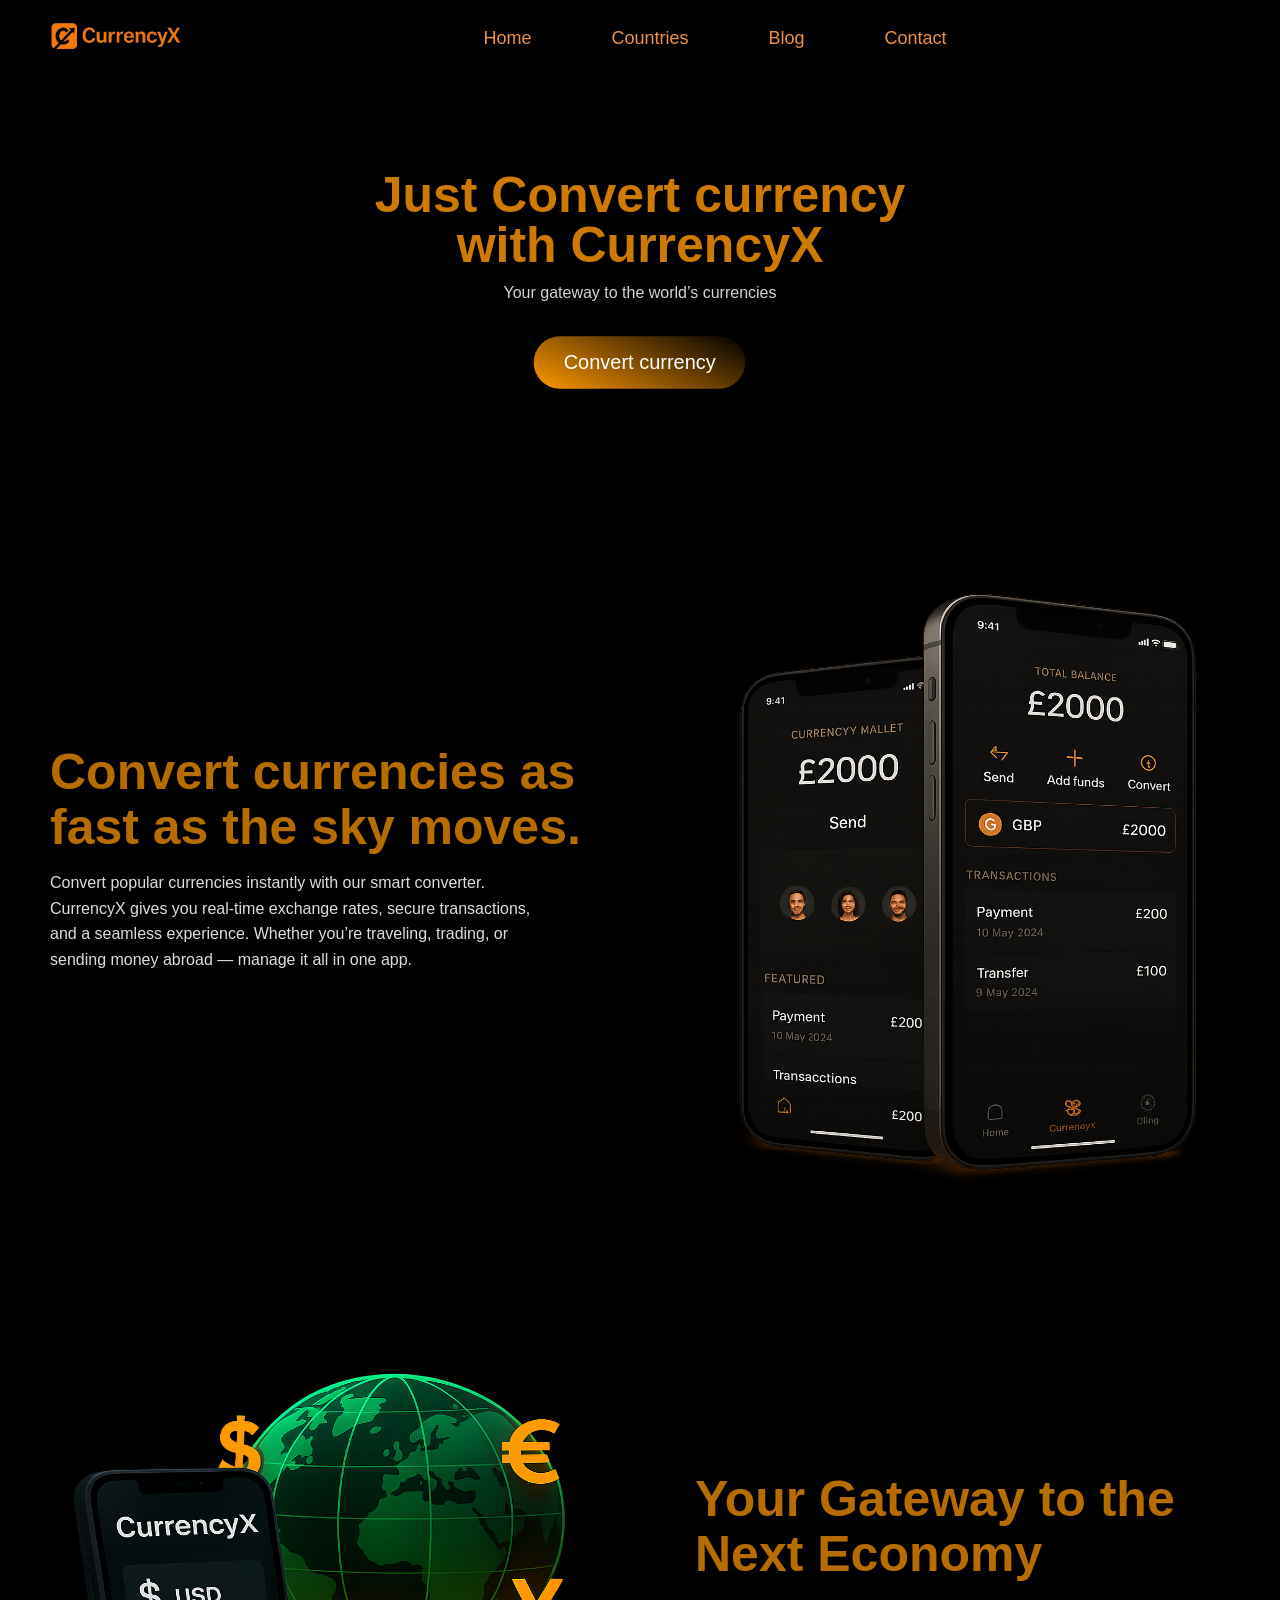
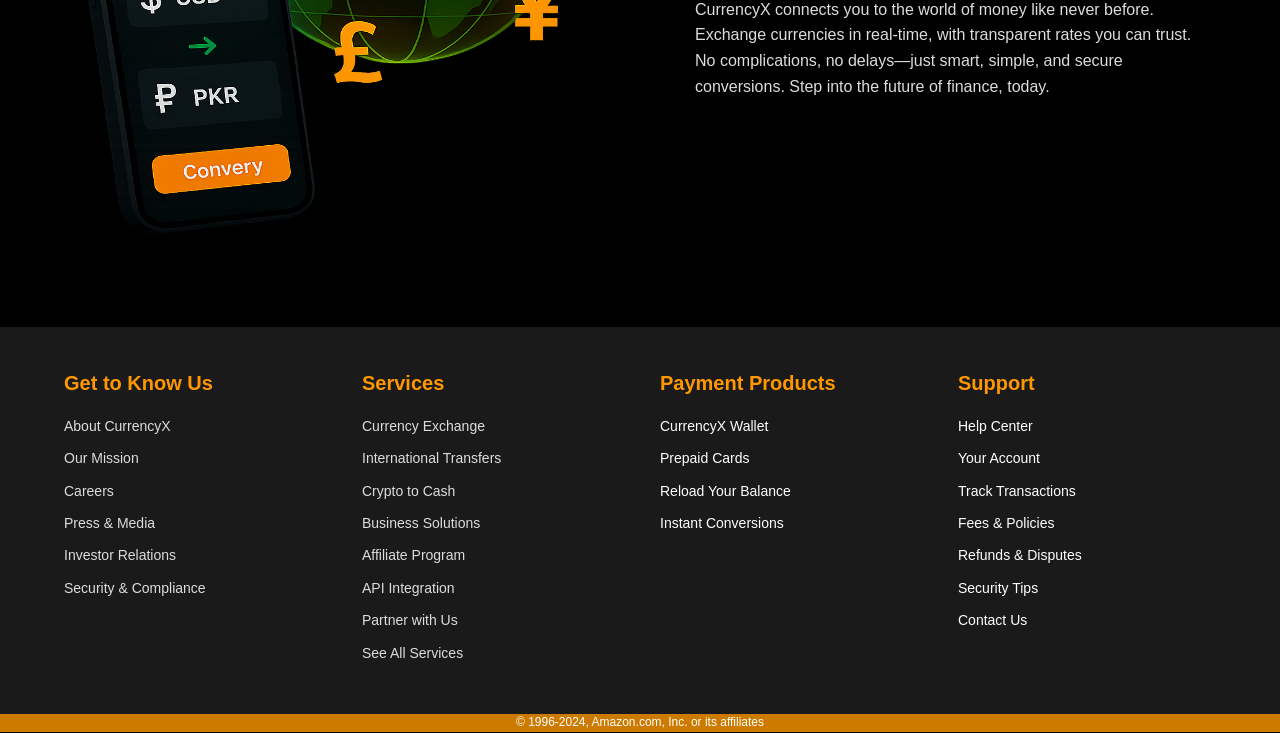
==== index.html @ f1b84702 "rename Index.html to index.html for GitHub Pages" ====
<!DOCTYPE html>
<html lang="en">
<head>
    <meta charset="UTF-8">
    <meta name="theme" type-color=" #ff9800" >
    <meta name="viewport" content="width=device-width, initial-scale=1.0">
    <title>Currency Converter</title>
    <link rel="stylesheet" href="https://cdnjs.cloudflare.com/ajax/libs/font-awesome/6.6.0/css/all.min.css" integrity="sha512-Kc323vGBEqzTmouAECnVceyQqyqdsSiqLQISBL29aUW4U/M7pSPA/gEUZQqv1cwx4OnYxTxve5UMg5GT6L4JJg==" crossorigin="anonymous" referrerpolicy="no-referrer" />
    <link rel="stylesheet" href="/Components/converter.css">
</head>
<body>

   <nav class="navbar">
  <div class="nav-logo">
    <img class="log" src="/Components/currencyX.jpg" alt="currencyX">
  </div>

  <ul class="nav-links">
    <li><a href="/Index.html"class="nav-btn"  id="aboutBtn">Home</a></li>
    <li><a href="/Components/Country.html" class="nav-btn" id="countriesBtn">Countries</a></li>
    <li><a href="/Components/Blog.html" class="nav-btn" id="blogBtn">Blog</a></li>
    <li><a href="/Components/Contact.html"class="nav-btn"  id="contactBtn">Contact</a></li>
  </ul>
</nav>
    <section class="intro-section">
        <h1>Just Convert currency with CurrencyX</h1>
        <h4>Your gateway to the world’s currencies</h4>
        <a href="/Components/currency.html"><button> Convert currency</button></a>
    </section>
    <div class="box">
        <div class="cont">
<div class="section-left" data-aos="fade-right">
  <span class="name hover-text">Convert currencies as fast as the sky moves.</span>
  
  <div
    class="content hover-text"
    data-aos="fade-up"
    data-aos-duration="1000"
  >
   Convert popular currencies instantly with our smart converter. CurrencyX gives you real-time exchange rates, secure transactions, and a seamless experience. Whether you’re traveling, trading, or sending money abroad — manage it all in one app.
  </div>
</div>

        </div>
        <div class="mobile">
            <img data-aos="fade-right" src="/Components/image-1.png" alt="mobile">
        </div>
    </div>
    <br>
    <br>
    <br>
    <div class="box1">
        <div class="cont">
<div class="section-left" data-aos="fade-right">
  <span class="name hover-text">Your Gateway to the Next Economy</span>
  
  <div
    class="content hover-text"
    data-aos="fade-up"
    data-aos-duration="1000"
  >
   CurrencyX connects you to the world of money like never before.
Exchange currencies in real-time, with transparent rates you can trust.
No complications, no delays—just smart, simple, and secure conversions.
Step into the future of finance, today.
  </div>
</div>

        </div>
        <div class="mobile">
            <img data-aos="fade-right" src="/Components/image-2.png" alt="mobile">
        </div>
    </div>  
    <section class="countries-section" style="display: none;" >
        <p>Total Countries Supported: <strong id="totalCountries"></strong></p>
        <ul id="countryList"></ul>
    </section>
        <div class="main-box">      
          
            
            <div class="changer">
                <div class="c1">
                    <span id="same">From</span>
                    <select class="languages-from" id="from"></select>
                </div>
             
                <div class="c3">
                    <select class="languages-to" id="to"></select>
                </div>
            </div>
            
            <div class="last-btn">
                <button class="btn">Change <i class="fa-solid fa-arrow-right-arrow-left"></i> Currency</button>
            </div>
        </div>
           <div class="f2">
     <div class="f2a">
  <p>Get to Know Us</p>
  <ul>
    <li><a>About CurrencyX</a></li>
    <li><a>Our Mission</a></li>
    <li><a>Careers</a></li>
    <li><a>Press & Media</a></li>
    <li><a>Investor Relations</a></li>
    <li><a>Security & Compliance</a></li>
  </ul>
</div>

<div class="f2b">
  <p>Services</p>
  <ul>
    <li><a>Currency Exchange</a></li>
    <li><a>International Transfers</a></li>
    <li><a>Crypto to Cash</a></li>
    <li><a>Business Solutions</a></li>
    <li><a>Affiliate Program</a></li>
    <li><a>API Integration</a></li>
    <li><a>Partner with Us</a></li>
    <li><a>See All Services</a></li>
  </ul>
</div>

<div class="f2c">
  <p>Payment Products</p>
  <ul>
    <li>CurrencyX Wallet</li>
    <li>Prepaid Cards</li>
    <li>Reload Your Balance</li>
    <li>Instant Conversions</li>
  </ul>
</div>

<div class="f2d">
  <p>Support</p>
  <ul>
    <li>Help Center</li>
    <li>Your Account</li>
    <li>Track Transactions</li>
    <li>Fees & Policies</li>
    <li>Refunds & Disputes</li>
    <li>Security Tips</li>
    <li>Contact Us</li>
  </ul>
</div>      
    </div>

  <span id="lest">  
    © 1996-2024, Amazon.com, Inc. or its affiliates
  </span>
   
   
    <script src="/Components/converter.js"></script>
</body>
</html>
---- Components/converter.css ----
* {
    margin: 0;
    padding: 0;
    box-sizing: border-box;
  font-family: "Poppins", sans-serif;
}

body {
    background-color: #000; 
    color: #fff;
    line-height: 1.6;
}

.start {
    height: 457px;
    width: 100%;
  display: flex;
  align-items: center;   
  justify-content: space-between; 
  gap: 20px;
 background-color: rgb(0, 0, 0);
}
.navbar {
  position: fixed;
  top: 0;
  left: 0;
  width: 100%;
  display: flex;
  align-items: center;
  justify-content: space-between;
  padding: 12px 40px;
  background: none;   
  z-index: 1000;
}

.nav-logo img {
  height: 45px;
  width: auto;
  cursor: pointer;
}

.nav-links {
  list-style: none;
  display: flex;
  justify-content: center;
  flex: 1;
  margin: 0;
  padding: 0;
}

.nav-links li {
  margin: 0 20px;
}

.nav-links a {
  text-decoration: none;
  font-size: 18px;
  font-weight: 520;
  color: #ed9248;        
  transition: color 0.3s ease;
}


.nav-links a:hover {
  color:  #ffffff;  
}
.nav-btn{
     margin-top: 40px;
  padding: 10px 20px;
  border: none;
  border-radius:15px;
  cursor: pointer;
  transition: all 0.3s ease-in-out;
   transform: scale(1.5);
}
.nav-btn:hover{
background: linear-gradient(25deg, #ff9800, #000000);
}
/*-------------------------------------------------*/
.box{
    display: flex;
    align-items: center;
    justify-content: space-between;
    background-color: rgb(0, 0, 0);
    height: 650px;
    gap: 10px;
}
.box1{
    display: flex;
    flex-direction: row-reverse;
    align-items: center;
    justify-content: row-reverse;
    background-color: rgb(0, 0, 0);
    height: 650px;
    gap: 10px;
}
.cont{
    background-color: #000;
    height: 500px;
    width: 100%;
}
.section-left {
  font-family: Arial, sans-serif;
  padding: 20px;
  color: #ff9900b6;
}

.name {
  font-size: 50px;
  font-weight: bold;
  display: block;
  margin-bottom: 10px;
  margin-top: 100px;
  margin-left: 30px;
  line-height: 55px;
}

.hover-text {
  transition: color 0.3s ease;
}

.hover-text:hover {
  color: orange;  
}
.content {  
    color: #dddddd;
  margin-left: 30px;
  margin-top: 15px;
  font-size: 16px;
  line-height: 1.6;
  max-width: 500px;
}

.mobile{
    height: 500px;
    width: 100%;
    
}
.mobile img{
    margin-top: -150px;
 height: 800px;
    width: 100%;   
}
 
.intro-section,
.container,
.about-section,
.countries-section {
   
    justify-content: center;
    align-items: center;
    flex-direction: column;
    padding: 40px 20px;
}
 
.intro-section {
    background: #000000;
    text-align: center;
    height: 550px;
}

.intro-section h1 {
    width: 600px;
    font-size: 50px;
    color: #ff9900cc;
    line-height: 50px;
}

.intro-section h4 {
    margin-top: 10px;
    font-weight: normal;
    color:#d4d3d1;
}
.intro-section button{
     margin-top: 40px;
  background: linear-gradient(25deg, #ff9800, #000000);
  color: #fff;
  padding: 10px 20px;
  border: none;
  border-radius:20px;
  cursor: pointer;
  transition: all 0.3s ease-in-out;
   transform: scale(1.5);
}
.intro-section button:hover {
  background: linear-gradient(25deg, #000000, #ff9800);
  transform: scale(1.7);
     
} 
.container {
    padding: 20px;
}

.main-box {
    display: none;
} 

 
@media (max-width: 768px) {
    .navbar {
        flex-direction: column;
        text-align: center;
    }
    .nav-links {
        flex-direction: column;
        gap: 10px;
    }
}
 
.two-boxes {
  display: flex;
  justify-content: space-between;
  align-items: center;
  gap: 20px;
  width: 100%;
  height: 100vh;
  padding: 20px;
  box-sizing: border-box;
}
 
.left-box {
  flex: 1;  
  display: flex;
  justify-content: center;
  align-items: center;
  background: none;  
  border-radius: 12px;
  padding: 20px;
}
 
.cta-btn {
  background: #ff9800;
  color: #fff;
  border: none;
  padding: 12px 24px;
  font-size: 16px;
  border-radius: 8px;
  cursor: pointer;
  transition: 0.3s ease;
}
.cta-btn:hover {
  background: #e68900;
}
 
.right-box {
  flex: 3;  
  background:none;
  border-radius: 12px;
  display: flex;
  justify-content: center;
  align-items: center;
  overflow: hidden;
}

 
.dynamic-img {
  max-width: 100%;
  max-height: 100%;
  object-fit: cover;
}

/*88888888888888888888888888888888888888888888888888888*/


.f2 {
    min-height: 300px;
    width: 100%;
    background-color: #1a1a1a;  
    border-top: 0px solid #ff9800;  
    color: white;
    display: flex;
    flex-wrap: wrap;
    padding: 40px 5%;
    gap: 40px;
}


.f2 p {
    font-size: 20px;
    font-weight: 600;
    margin-bottom: 16px;
    color: #ff9800;  
}

.f2 ul {
    padding: 0;
}

.f2 li {
    font-size: 14px;
    margin-bottom: 10px;
    list-style: none;
}

.f2 li a {
    color: #dddddd;
    text-decoration: none;
    transition: color 0.3s ease;
}

.f2 li a:hover {
    color: #ff9800;  
}
 
.f2a, .f2b, .f2c, .f2d {
    flex: 1 1 200px;  
    min-width: 180px;
}

.end {
    height: 77px;
    width: 100%;
    background-color: #ff9800; 
    display: flex;
    justify-content: center;
    align-items: center;
    color: white;
    font-weight: 500;
    font-size: 16px;
}

.last {
    height: 34px;
    width: 100%;
    background-color: #e68a00;  
    display: flex;
    justify-content: center;
    align-items: center;
    color: white;
    font-size: 14px;
    letter-spacing: 0.5px;
}
.last-1{
    margin-top: 21px;
}
#lest {
    height: 18px;
    width: 100%;
    background-color: #cc7a00; 
    display: flex;
    justify-content: center;
    align-items: center;
    color: white;
    font-size: 12px;
}

@media (max-width: 992px) {
  .two-boxes {
    flex-direction: column;
    height: auto;
  }

  .left-box, .right-box {
    flex: 1 1 100%;
    width: 100%;
    padding: 10px;
  }

  .right-box {
    margin-top: 20px;
  }

  .dynamic-img {
    max-width: 90%;
    height: auto;
  }

  .nav-links {
    flex-wrap: wrap;
    justify-content: center;
    gap: 15px;
  }

  .intro-section h1 {
    width: 100%;
    font-size: 32px;
    line-height: 40px;
  }

  .intro-section {
    margin-top: 200px;
    height: auto;
    padding: 40px 20px;
  }

  .mobile img {
    width: 100%;
    height: auto;
    margin-top: 0;
  }

  .name {
    font-size: 32px;
    margin-left: 0;
    margin-top: 60px;
    text-align: center;
  }

  .content {
    margin: 20px auto;
    text-align: center;
    font-size: 14px;
    max-width: 90%;
  }

  .f2 {
    margin-top: 150px;
    flex-direction: column;
    gap: 20px;
    text-align: center;
  }

  .f2a, .f2b, .f2c, .f2d {
    min-width: 100%;
  }

  .end, .last, #lest {
    font-size: 12px;
    text-align: center;
    padding: 5px;
  }
}

@media (max-width: 480px) {
  .intro-section h1 {
    font-size: 26px;
    line-height: 34px;
  }

  .cta-btn {
    font-size: 14px;
    padding: 10px 18px;
  }

  .nav-links a {
    font-size: 16px;
  }
}
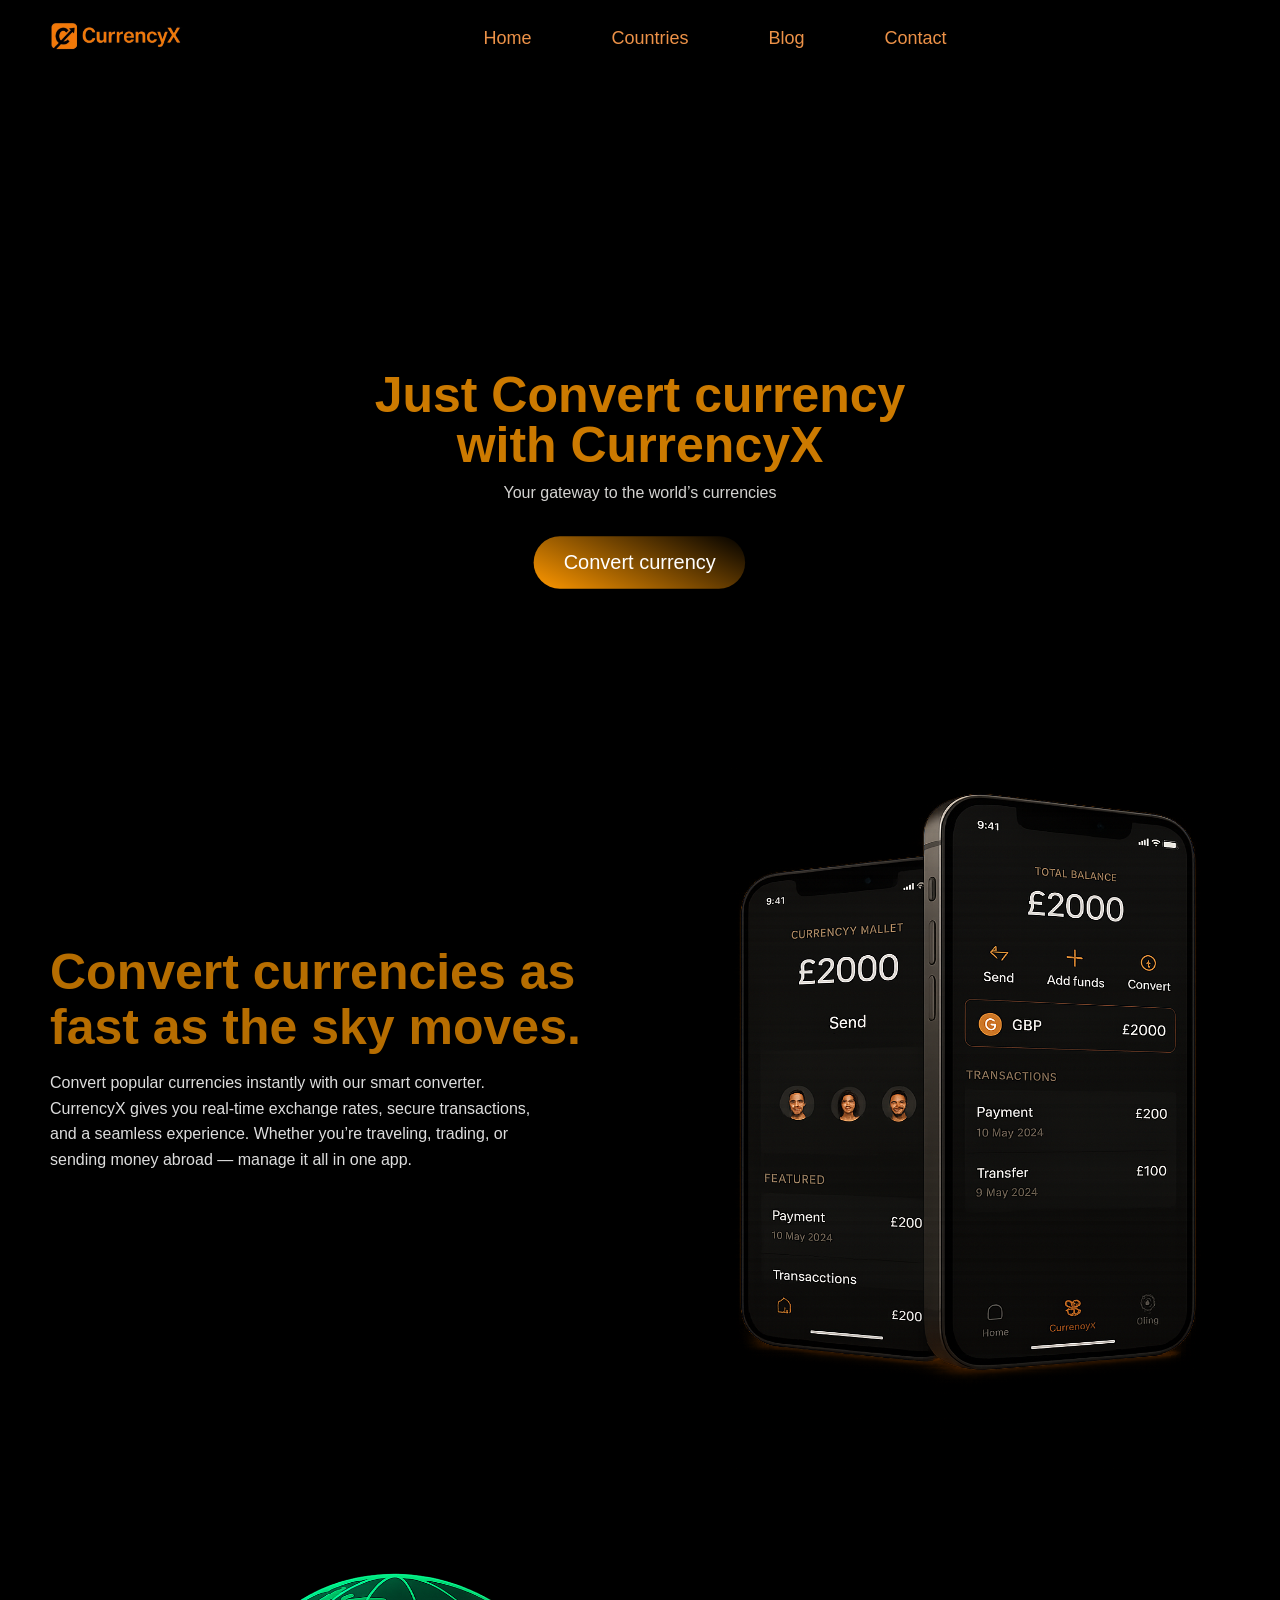
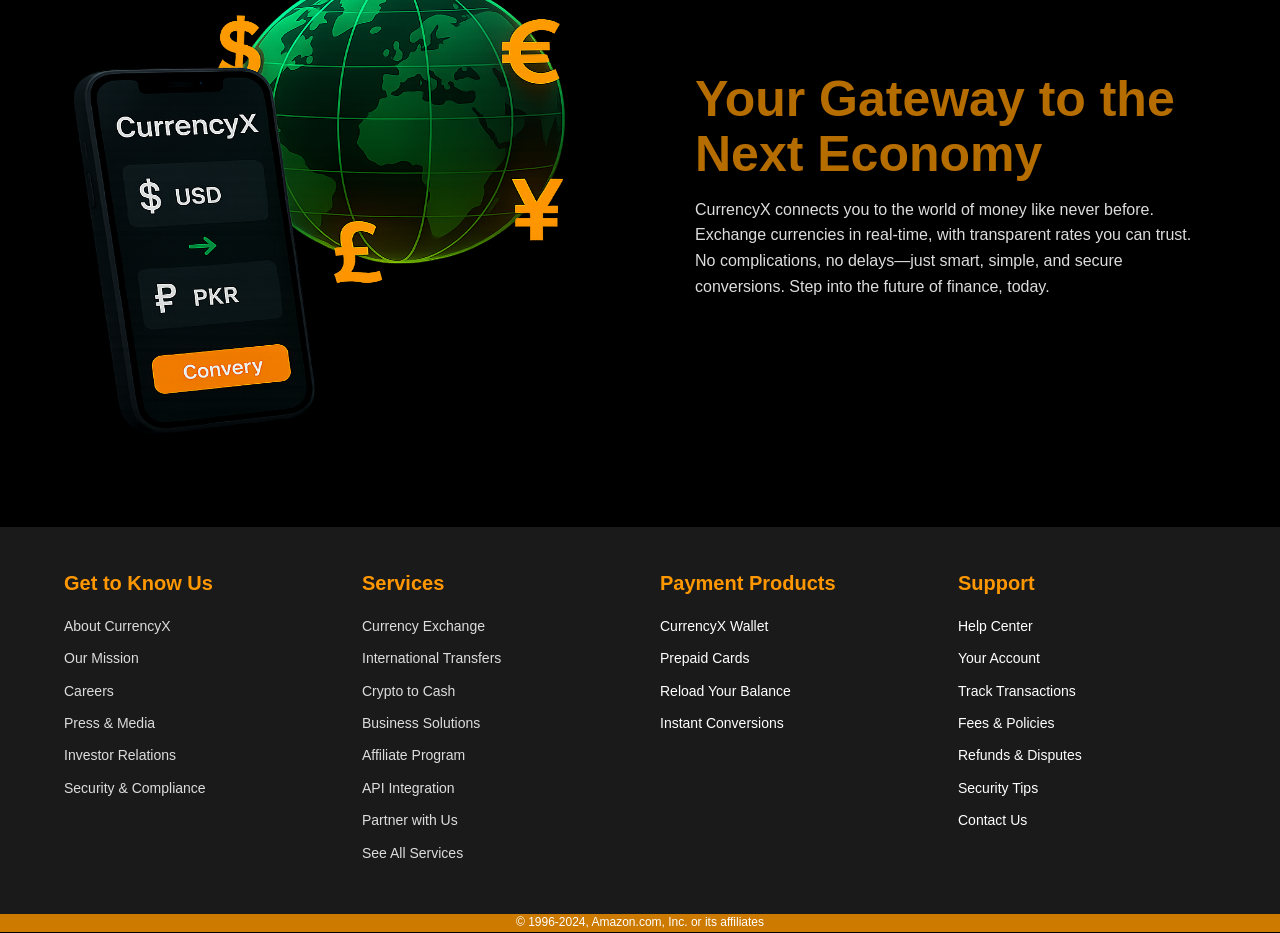
==== commit ffd57cc9: "Fixed CSS and JS paths for GitHub Pages" ====
--- a/index.html
+++ b/index.html
@@ -6,17 +6,26 @@
     <meta name="viewport" content="width=device-width, initial-scale=1.0">
     <title>Currency Converter</title>
     <link rel="stylesheet" href="https://cdnjs.cloudflare.com/ajax/libs/font-awesome/6.6.0/css/all.min.css" integrity="sha512-Kc323vGBEqzTmouAECnVceyQqyqdsSiqLQISBL29aUW4U/M7pSPA/gEUZQqv1cwx4OnYxTxve5UMg5GT6L4JJg==" crossorigin="anonymous" referrerpolicy="no-referrer" />
-    <link rel="stylesheet" href="/Components/converter.css">
+    <link rel="stylesheet" href="/converter.css">
 </head>
 <body>
+<style>
+  .hello{
+    height: 200px;
+    width: 200px;
+    background-color: black;
+  }
+</style>
+<div class="hello">
 
+</div>
    <nav class="navbar">
   <div class="nav-logo">
-    <img class="log" src="/Components/currencyX.jpg" alt="currencyX">
+    <img class="log" src="./Components/currencyX.jpg" alt="currencyX">
   </div>
 
   <ul class="nav-links">
-    <li><a href="/Index.html"class="nav-btn"  id="aboutBtn">Home</a></li>
+    <li><a href="/index.html"class="nav-btn"  id="aboutBtn">Home</a></li>
     <li><a href="/Components/Country.html" class="nav-btn" id="countriesBtn">Countries</a></li>
     <li><a href="/Components/Blog.html" class="nav-btn" id="blogBtn">Blog</a></li>
     <li><a href="/Components/Contact.html"class="nav-btn"  id="contactBtn">Contact</a></li>
--- a/converter.css
+++ b/converter.css
@@ -0,0 +1,439 @@
+
+* {
+    margin: 0;
+    padding: 0;
+    box-sizing: border-box;
+  font-family: "Poppins", sans-serif;
+}
+
+body {
+    background-color: #000; 
+    color: #fff;
+    line-height: 1.6;
+}
+
+.start {
+    height: 457px;
+    width: 100%;
+  display: flex;
+  align-items: center;   
+  justify-content: space-between; 
+  gap: 20px;
+ background-color: rgb(0, 0, 0);
+}
+.navbar {
+  position: fixed;
+  top: 0;
+  left: 0;
+  width: 100%;
+  display: flex;
+  align-items: center;
+  justify-content: space-between;
+  padding: 12px 40px;
+  background: none;   
+  z-index: 1000;
+}
+
+.nav-logo img {
+  height: 45px;
+  width: auto;
+  cursor: pointer;
+}
+
+.nav-links {
+  list-style: none;
+  display: flex;
+  justify-content: center;
+  flex: 1;
+  margin: 0;
+  padding: 0;
+}
+
+.nav-links li {
+  margin: 0 20px;
+}
+
+.nav-links a {
+  text-decoration: none;
+  font-size: 18px;
+  font-weight: 520;
+  color: #ed9248;        
+  transition: color 0.3s ease;
+}
+
+
+.nav-links a:hover {
+  color:  #ffffff;  
+}
+.nav-btn{
+     margin-top: 40px;
+  padding: 10px 20px;
+  border: none;
+  border-radius:15px;
+  cursor: pointer;
+  transition: all 0.3s ease-in-out;
+   transform: scale(1.5);
+}
+.nav-btn:hover{
+background: linear-gradient(25deg, #ff9800, #000000);
+}
+/*-------------------------------------------------*/
+.box{
+    display: flex;
+    align-items: center;
+    justify-content: space-between;
+    background-color: rgb(0, 0, 0);
+    height: 650px;
+    gap: 10px;
+}
+.box1{
+    display: flex;
+    flex-direction: row-reverse;
+    align-items: center;
+    justify-content: row-reverse;
+    background-color: rgb(0, 0, 0);
+    height: 650px;
+    gap: 10px;
+}
+.cont{
+    background-color: #000;
+    height: 500px;
+    width: 100%;
+}
+.section-left {
+  font-family: Arial, sans-serif;
+  padding: 20px;
+  color: #ff9900b6;
+}
+
+.name {
+  font-size: 50px;
+  font-weight: bold;
+  display: block;
+  margin-bottom: 10px;
+  margin-top: 100px;
+  margin-left: 30px;
+  line-height: 55px;
+}
+
+.hover-text {
+  transition: color 0.3s ease;
+}
+
+.hover-text:hover {
+  color: orange;  
+}
+.content {  
+    color: #dddddd;
+  margin-left: 30px;
+  margin-top: 15px;
+  font-size: 16px;
+  line-height: 1.6;
+  max-width: 500px;
+}
+
+.mobile{
+    height: 500px;
+    width: 100%;
+    
+}
+.mobile img{
+    margin-top: -150px;
+ height: 800px;
+    width: 100%;   
+}
+ 
+.intro-section,
+.container,
+.about-section,
+.countries-section {
+   
+    justify-content: center;
+    align-items: center;
+    flex-direction: column;
+    padding: 40px 20px;
+}
+ 
+.intro-section {
+    background: #000000;
+    text-align: center;
+    height: 550px;
+}
+
+.intro-section h1 {
+    width: 600px;
+    font-size: 50px;
+    color: #ff9900cc;
+    line-height: 50px;
+}
+
+.intro-section h4 {
+    margin-top: 10px;
+    font-weight: normal;
+    color:#d4d3d1;
+}
+.intro-section button{
+     margin-top: 40px;
+  background: linear-gradient(25deg, #ff9800, #000000);
+  color: #fff;
+  padding: 10px 20px;
+  border: none;
+  border-radius:20px;
+  cursor: pointer;
+  transition: all 0.3s ease-in-out;
+   transform: scale(1.5);
+}
+.intro-section button:hover {
+  background: linear-gradient(25deg, #000000, #ff9800);
+  transform: scale(1.7);
+     
+} 
+.container {
+    padding: 20px;
+}
+
+.main-box {
+    display: none;
+} 
+
+ 
+@media (max-width: 768px) {
+    .navbar {
+        flex-direction: column;
+        text-align: center;
+    }
+    .nav-links {
+        flex-direction: column;
+        gap: 10px;
+    }
+}
+ 
+.two-boxes {
+  display: flex;
+  justify-content: space-between;
+  align-items: center;
+  gap: 20px;
+  width: 100%;
+  height: 100vh;
+  padding: 20px;
+  box-sizing: border-box;
+}
+ 
+.left-box {
+  flex: 1;  
+  display: flex;
+  justify-content: center;
+  align-items: center;
+  background: none;  
+  border-radius: 12px;
+  padding: 20px;
+}
+ 
+.cta-btn {
+  background: #ff9800;
+  color: #fff;
+  border: none;
+  padding: 12px 24px;
+  font-size: 16px;
+  border-radius: 8px;
+  cursor: pointer;
+  transition: 0.3s ease;
+}
+.cta-btn:hover {
+  background: #e68900;
+}
+ 
+.right-box {
+  flex: 3;  
+  background:none;
+  border-radius: 12px;
+  display: flex;
+  justify-content: center;
+  align-items: center;
+  overflow: hidden;
+}
+
+ 
+.dynamic-img {
+  max-width: 100%;
+  max-height: 100%;
+  object-fit: cover;
+}
+
+/*88888888888888888888888888888888888888888888888888888*/
+
+
+.f2 {
+    min-height: 300px;
+    width: 100%;
+    background-color: #1a1a1a;  
+    border-top: 0px solid #ff9800;  
+    color: white;
+    display: flex;
+    flex-wrap: wrap;
+    padding: 40px 5%;
+    gap: 40px;
+}
+
+
+.f2 p {
+    font-size: 20px;
+    font-weight: 600;
+    margin-bottom: 16px;
+    color: #ff9800;  
+}
+
+.f2 ul {
+    padding: 0;
+}
+
+.f2 li {
+    font-size: 14px;
+    margin-bottom: 10px;
+    list-style: none;
+}
+
+.f2 li a {
+    color: #dddddd;
+    text-decoration: none;
+    transition: color 0.3s ease;
+}
+
+.f2 li a:hover {
+    color: #ff9800;  
+}
+ 
+.f2a, .f2b, .f2c, .f2d {
+    flex: 1 1 200px;  
+    min-width: 180px;
+}
+
+.end {
+    height: 77px;
+    width: 100%;
+    background-color: #ff9800; 
+    display: flex;
+    justify-content: center;
+    align-items: center;
+    color: white;
+    font-weight: 500;
+    font-size: 16px;
+}
+
+.last {
+    height: 34px;
+    width: 100%;
+    background-color: #e68a00;  
+    display: flex;
+    justify-content: center;
+    align-items: center;
+    color: white;
+    font-size: 14px;
+    letter-spacing: 0.5px;
+}
+.last-1{
+    margin-top: 21px;
+}
+#lest {
+    height: 18px;
+    width: 100%;
+    background-color: #cc7a00; 
+    display: flex;
+    justify-content: center;
+    align-items: center;
+    color: white;
+    font-size: 12px;
+}
+
+@media (max-width: 992px) {
+  .two-boxes {
+    flex-direction: column;
+    height: auto;
+  }
+
+  .left-box, .right-box {
+    flex: 1 1 100%;
+    width: 100%;
+    padding: 10px;
+  }
+
+  .right-box {
+    margin-top: 20px;
+  }
+
+  .dynamic-img {
+    max-width: 90%;
+    height: auto;
+  }
+
+  .nav-links {
+    flex-wrap: wrap;
+    justify-content: center;
+    gap: 15px;
+  }
+
+  .intro-section h1 {
+    width: 100%;
+    font-size: 32px;
+    line-height: 40px;
+  }
+
+  .intro-section {
+    margin-top: 200px;
+    height: auto;
+    padding: 40px 20px;
+  }
+
+  .mobile img {
+    width: 100%;
+    height: auto;
+    margin-top: 0;
+  }
+
+  .name {
+    font-size: 32px;
+    margin-left: 0;
+    margin-top: 60px;
+    text-align: center;
+  }
+
+  .content {
+    margin: 20px auto;
+    text-align: center;
+    font-size: 14px;
+    max-width: 90%;
+  }
+
+  .f2 {
+    margin-top: 150px;
+    flex-direction: column;
+    gap: 20px;
+    text-align: center;
+  }
+
+  .f2a, .f2b, .f2c, .f2d {
+    min-width: 100%;
+  }
+
+  .end, .last, #lest {
+    font-size: 12px;
+    text-align: center;
+    padding: 5px;
+  }
+}
+
+@media (max-width: 480px) {
+  .intro-section h1 {
+    font-size: 26px;
+    line-height: 34px;
+  }
+
+  .cta-btn {
+    font-size: 14px;
+    padding: 10px 18px;
+  }
+
+  .nav-links a {
+    font-size: 16px;
+  }
+}
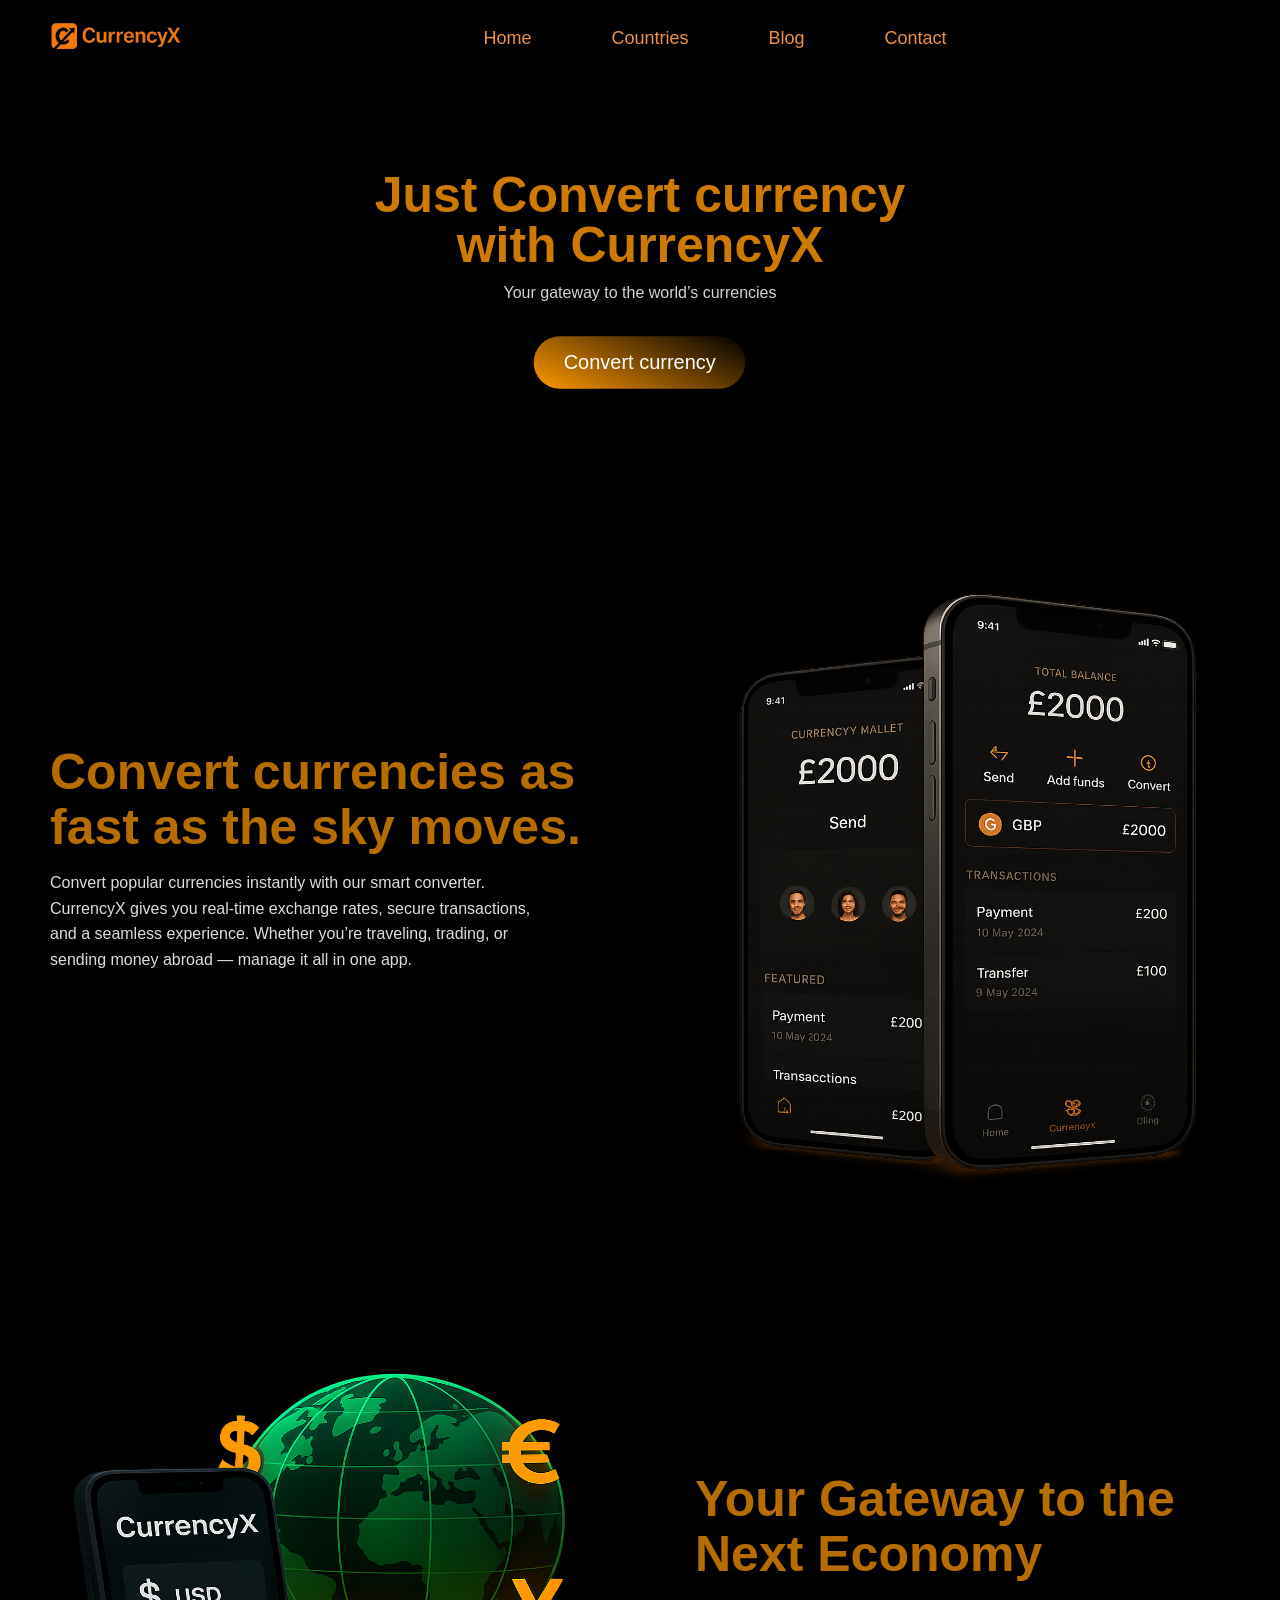
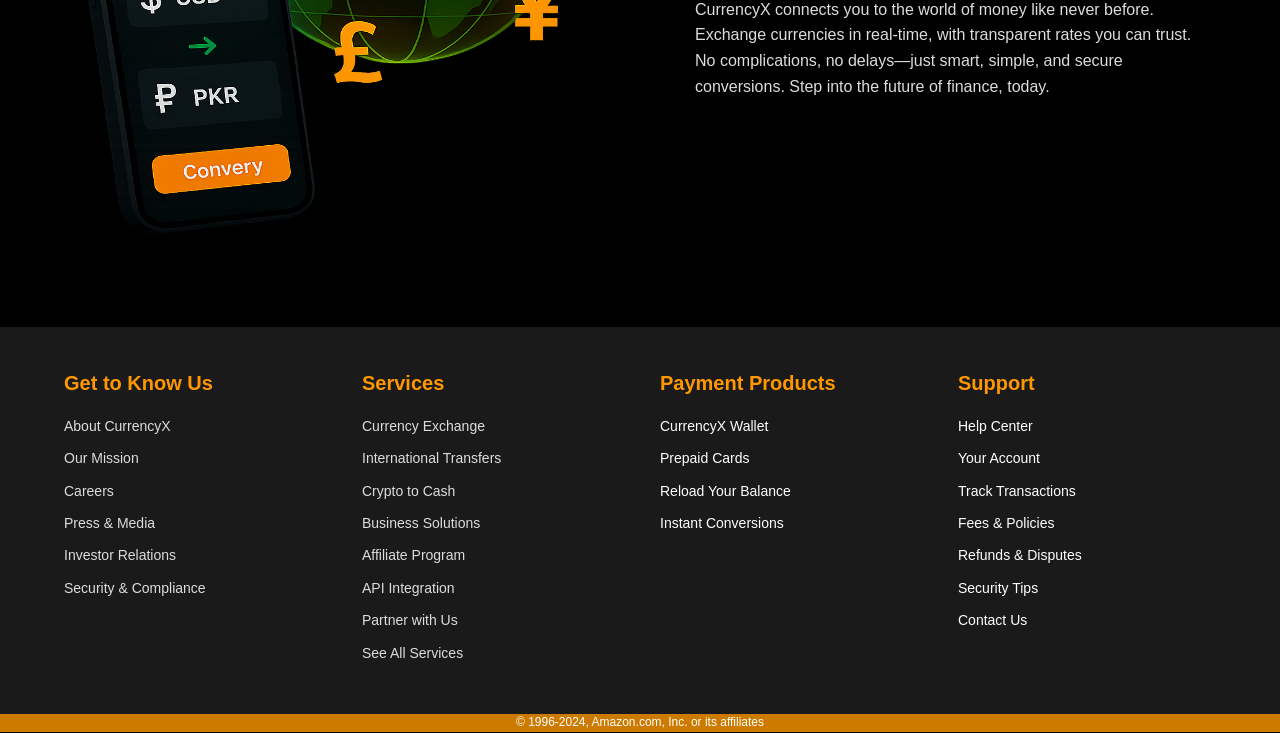
==== commit 41d194d2: "Fixed CSS and JS paths for GitHub Pages" ====
--- a/index.html
+++ b/index.html
@@ -6,15 +6,10 @@
     <meta name="viewport" content="width=device-width, initial-scale=1.0">
     <title>Currency Converter</title>
     <link rel="stylesheet" href="https://cdnjs.cloudflare.com/ajax/libs/font-awesome/6.6.0/css/all.min.css" integrity="sha512-Kc323vGBEqzTmouAECnVceyQqyqdsSiqLQISBL29aUW4U/M7pSPA/gEUZQqv1cwx4OnYxTxve5UMg5GT6L4JJg==" crossorigin="anonymous" referrerpolicy="no-referrer" />
-    <link rel="stylesheet" href="/converter.css">
+    <link rel="stylesheet" href="./Components/converter.css">
 </head>
 <body>
-<style>
-  .hello{
-    height: 200px;
-    width: 200px;
-    background-color: black;
-  }
+
 </style>
 <div class="hello">
 
@@ -25,16 +20,16 @@
   </div>
 
   <ul class="nav-links">
-    <li><a href="/index.html"class="nav-btn"  id="aboutBtn">Home</a></li>
-    <li><a href="/Components/Country.html" class="nav-btn" id="countriesBtn">Countries</a></li>
-    <li><a href="/Components/Blog.html" class="nav-btn" id="blogBtn">Blog</a></li>
-    <li><a href="/Components/Contact.html"class="nav-btn"  id="contactBtn">Contact</a></li>
+    <li><a href="./index.html"class="nav-btn"  id="aboutBtn">Home</a></li>
+    <li><a href="./Components/Country.html" class="nav-btn" id="countriesBtn">Countries</a></li>
+    <li><a href="./Components/Blog.html" class="nav-btn" id="blogBtn">Blog</a></li>
+    <li><a href="./Components/Contact.html"class="nav-btn"  id="contactBtn">Contact</a></li>
   </ul>
 </nav>
     <section class="intro-section">
         <h1>Just Convert currency with CurrencyX</h1>
         <h4>Your gateway to the world’s currencies</h4>
-        <a href="/Components/currency.html"><button> Convert currency</button></a>
+        <a href="./Components/currency.html"><button> Convert currency</button></a>
     </section>
     <div class="box">
         <div class="cont">
@@ -52,7 +47,7 @@
 
         </div>
         <div class="mobile">
-            <img data-aos="fade-right" src="/Components/image-1.png" alt="mobile">
+            <img data-aos="fade-right" src="./Components/image-1.png" alt="mobile">
         </div>
     </div>
     <br>
@@ -77,7 +72,7 @@
 
         </div>
         <div class="mobile">
-            <img data-aos="fade-right" src="/Components/image-2.png" alt="mobile">
+            <img data-aos="fade-right" src="./Components/image-2.png" alt="mobile">
         </div>
     </div>  
     <section class="countries-section" style="display: none;" >
@@ -158,6 +153,6 @@
   </span>
    
    
-    <script src="/Components/converter.js"></script>
+    <script src="./Components/converter.js"></script>
 </body>
 </html>
--- a/Components/converter.css
+++ b/Components/converter.css
@@ -0,0 +1,439 @@
+
+* {
+    margin: 0;
+    padding: 0;
+    box-sizing: border-box;
+  font-family: "Poppins", sans-serif;
+}
+
+body {
+    background-color: #000; 
+    color: #fff;
+    line-height: 1.6;
+}
+
+.start {
+    height: 457px;
+    width: 100%;
+  display: flex;
+  align-items: center;   
+  justify-content: space-between; 
+  gap: 20px;
+ background-color: rgb(0, 0, 0);
+}
+.navbar {
+  position: fixed;
+  top: 0;
+  left: 0;
+  width: 100%;
+  display: flex;
+  align-items: center;
+  justify-content: space-between;
+  padding: 12px 40px;
+  background: none;   
+  z-index: 1000;
+}
+
+.nav-logo img {
+  height: 45px;
+  width: auto;
+  cursor: pointer;
+}
+
+.nav-links {
+  list-style: none;
+  display: flex;
+  justify-content: center;
+  flex: 1;
+  margin: 0;
+  padding: 0;
+}
+
+.nav-links li {
+  margin: 0 20px;
+}
+
+.nav-links a {
+  text-decoration: none;
+  font-size: 18px;
+  font-weight: 520;
+  color: #ed9248;        
+  transition: color 0.3s ease;
+}
+
+
+.nav-links a:hover {
+  color:  #ffffff;  
+}
+.nav-btn{
+     margin-top: 40px;
+  padding: 10px 20px;
+  border: none;
+  border-radius:15px;
+  cursor: pointer;
+  transition: all 0.3s ease-in-out;
+   transform: scale(1.5);
+}
+.nav-btn:hover{
+background: linear-gradient(25deg, #ff9800, #000000);
+}
+/*-------------------------------------------------*/
+.box{
+    display: flex;
+    align-items: center;
+    justify-content: space-between;
+    background-color: rgb(0, 0, 0);
+    height: 650px;
+    gap: 10px;
+}
+.box1{
+    display: flex;
+    flex-direction: row-reverse;
+    align-items: center;
+    justify-content: row-reverse;
+    background-color: rgb(0, 0, 0);
+    height: 650px;
+    gap: 10px;
+}
+.cont{
+    background-color: #000;
+    height: 500px;
+    width: 100%;
+}
+.section-left {
+  font-family: Arial, sans-serif;
+  padding: 20px;
+  color: #ff9900b6;
+}
+
+.name {
+  font-size: 50px;
+  font-weight: bold;
+  display: block;
+  margin-bottom: 10px;
+  margin-top: 100px;
+  margin-left: 30px;
+  line-height: 55px;
+}
+
+.hover-text {
+  transition: color 0.3s ease;
+}
+
+.hover-text:hover {
+  color: orange;  
+}
+.content {  
+    color: #dddddd;
+  margin-left: 30px;
+  margin-top: 15px;
+  font-size: 16px;
+  line-height: 1.6;
+  max-width: 500px;
+}
+
+.mobile{
+    height: 500px;
+    width: 100%;
+    
+}
+.mobile img{
+    margin-top: -150px;
+ height: 800px;
+    width: 100%;   
+}
+ 
+.intro-section,
+.container,
+.about-section,
+.countries-section {
+   
+    justify-content: center;
+    align-items: center;
+    flex-direction: column;
+    padding: 40px 20px;
+}
+ 
+.intro-section {
+    background: #000000;
+    text-align: center;
+    height: 550px;
+}
+
+.intro-section h1 {
+    width: 600px;
+    font-size: 50px;
+    color: #ff9900cc;
+    line-height: 50px;
+}
+
+.intro-section h4 {
+    margin-top: 10px;
+    font-weight: normal;
+    color:#d4d3d1;
+}
+.intro-section button{
+     margin-top: 40px;
+  background: linear-gradient(25deg, #ff9800, #000000);
+  color: #fff;
+  padding: 10px 20px;
+  border: none;
+  border-radius:20px;
+  cursor: pointer;
+  transition: all 0.3s ease-in-out;
+   transform: scale(1.5);
+}
+.intro-section button:hover {
+  background: linear-gradient(25deg, #000000, #ff9800);
+  transform: scale(1.7);
+     
+} 
+.container {
+    padding: 20px;
+}
+
+.main-box {
+    display: none;
+} 
+
+ 
+@media (max-width: 768px) {
+    .navbar {
+        flex-direction: column;
+        text-align: center;
+    }
+    .nav-links {
+        flex-direction: column;
+        gap: 10px;
+    }
+}
+ 
+.two-boxes {
+  display: flex;
+  justify-content: space-between;
+  align-items: center;
+  gap: 20px;
+  width: 100%;
+  height: 100vh;
+  padding: 20px;
+  box-sizing: border-box;
+}
+ 
+.left-box {
+  flex: 1;  
+  display: flex;
+  justify-content: center;
+  align-items: center;
+  background: none;  
+  border-radius: 12px;
+  padding: 20px;
+}
+ 
+.cta-btn {
+  background: #ff9800;
+  color: #fff;
+  border: none;
+  padding: 12px 24px;
+  font-size: 16px;
+  border-radius: 8px;
+  cursor: pointer;
+  transition: 0.3s ease;
+}
+.cta-btn:hover {
+  background: #e68900;
+}
+ 
+.right-box {
+  flex: 3;  
+  background:none;
+  border-radius: 12px;
+  display: flex;
+  justify-content: center;
+  align-items: center;
+  overflow: hidden;
+}
+
+ 
+.dynamic-img {
+  max-width: 100%;
+  max-height: 100%;
+  object-fit: cover;
+}
+
+/*88888888888888888888888888888888888888888888888888888*/
+
+
+.f2 {
+    min-height: 300px;
+    width: 100%;
+    background-color: #1a1a1a;  
+    border-top: 0px solid #ff9800;  
+    color: white;
+    display: flex;
+    flex-wrap: wrap;
+    padding: 40px 5%;
+    gap: 40px;
+}
+
+
+.f2 p {
+    font-size: 20px;
+    font-weight: 600;
+    margin-bottom: 16px;
+    color: #ff9800;  
+}
+
+.f2 ul {
+    padding: 0;
+}
+
+.f2 li {
+    font-size: 14px;
+    margin-bottom: 10px;
+    list-style: none;
+}
+
+.f2 li a {
+    color: #dddddd;
+    text-decoration: none;
+    transition: color 0.3s ease;
+}
+
+.f2 li a:hover {
+    color: #ff9800;  
+}
+ 
+.f2a, .f2b, .f2c, .f2d {
+    flex: 1 1 200px;  
+    min-width: 180px;
+}
+
+.end {
+    height: 77px;
+    width: 100%;
+    background-color: #ff9800; 
+    display: flex;
+    justify-content: center;
+    align-items: center;
+    color: white;
+    font-weight: 500;
+    font-size: 16px;
+}
+
+.last {
+    height: 34px;
+    width: 100%;
+    background-color: #e68a00;  
+    display: flex;
+    justify-content: center;
+    align-items: center;
+    color: white;
+    font-size: 14px;
+    letter-spacing: 0.5px;
+}
+.last-1{
+    margin-top: 21px;
+}
+#lest {
+    height: 18px;
+    width: 100%;
+    background-color: #cc7a00; 
+    display: flex;
+    justify-content: center;
+    align-items: center;
+    color: white;
+    font-size: 12px;
+}
+
+@media (max-width: 992px) {
+  .two-boxes {
+    flex-direction: column;
+    height: auto;
+  }
+
+  .left-box, .right-box {
+    flex: 1 1 100%;
+    width: 100%;
+    padding: 10px;
+  }
+
+  .right-box {
+    margin-top: 20px;
+  }
+
+  .dynamic-img {
+    max-width: 90%;
+    height: auto;
+  }
+
+  .nav-links {
+    flex-wrap: wrap;
+    justify-content: center;
+    gap: 15px;
+  }
+
+  .intro-section h1 {
+    width: 100%;
+    font-size: 32px;
+    line-height: 40px;
+  }
+
+  .intro-section {
+    margin-top: 200px;
+    height: auto;
+    padding: 40px 20px;
+  }
+
+  .mobile img {
+    width: 100%;
+    height: auto;
+    margin-top: 0;
+  }
+
+  .name {
+    font-size: 32px;
+    margin-left: 0;
+    margin-top: 60px;
+    text-align: center;
+  }
+
+  .content {
+    margin: 20px auto;
+    text-align: center;
+    font-size: 14px;
+    max-width: 90%;
+  }
+
+  .f2 {
+    margin-top: 150px;
+    flex-direction: column;
+    gap: 20px;
+    text-align: center;
+  }
+
+  .f2a, .f2b, .f2c, .f2d {
+    min-width: 100%;
+  }
+
+  .end, .last, #lest {
+    font-size: 12px;
+    text-align: center;
+    padding: 5px;
+  }
+}
+
+@media (max-width: 480px) {
+  .intro-section h1 {
+    font-size: 26px;
+    line-height: 34px;
+  }
+
+  .cta-btn {
+    font-size: 14px;
+    padding: 10px 18px;
+  }
+
+  .nav-links a {
+    font-size: 16px;
+  }
+}
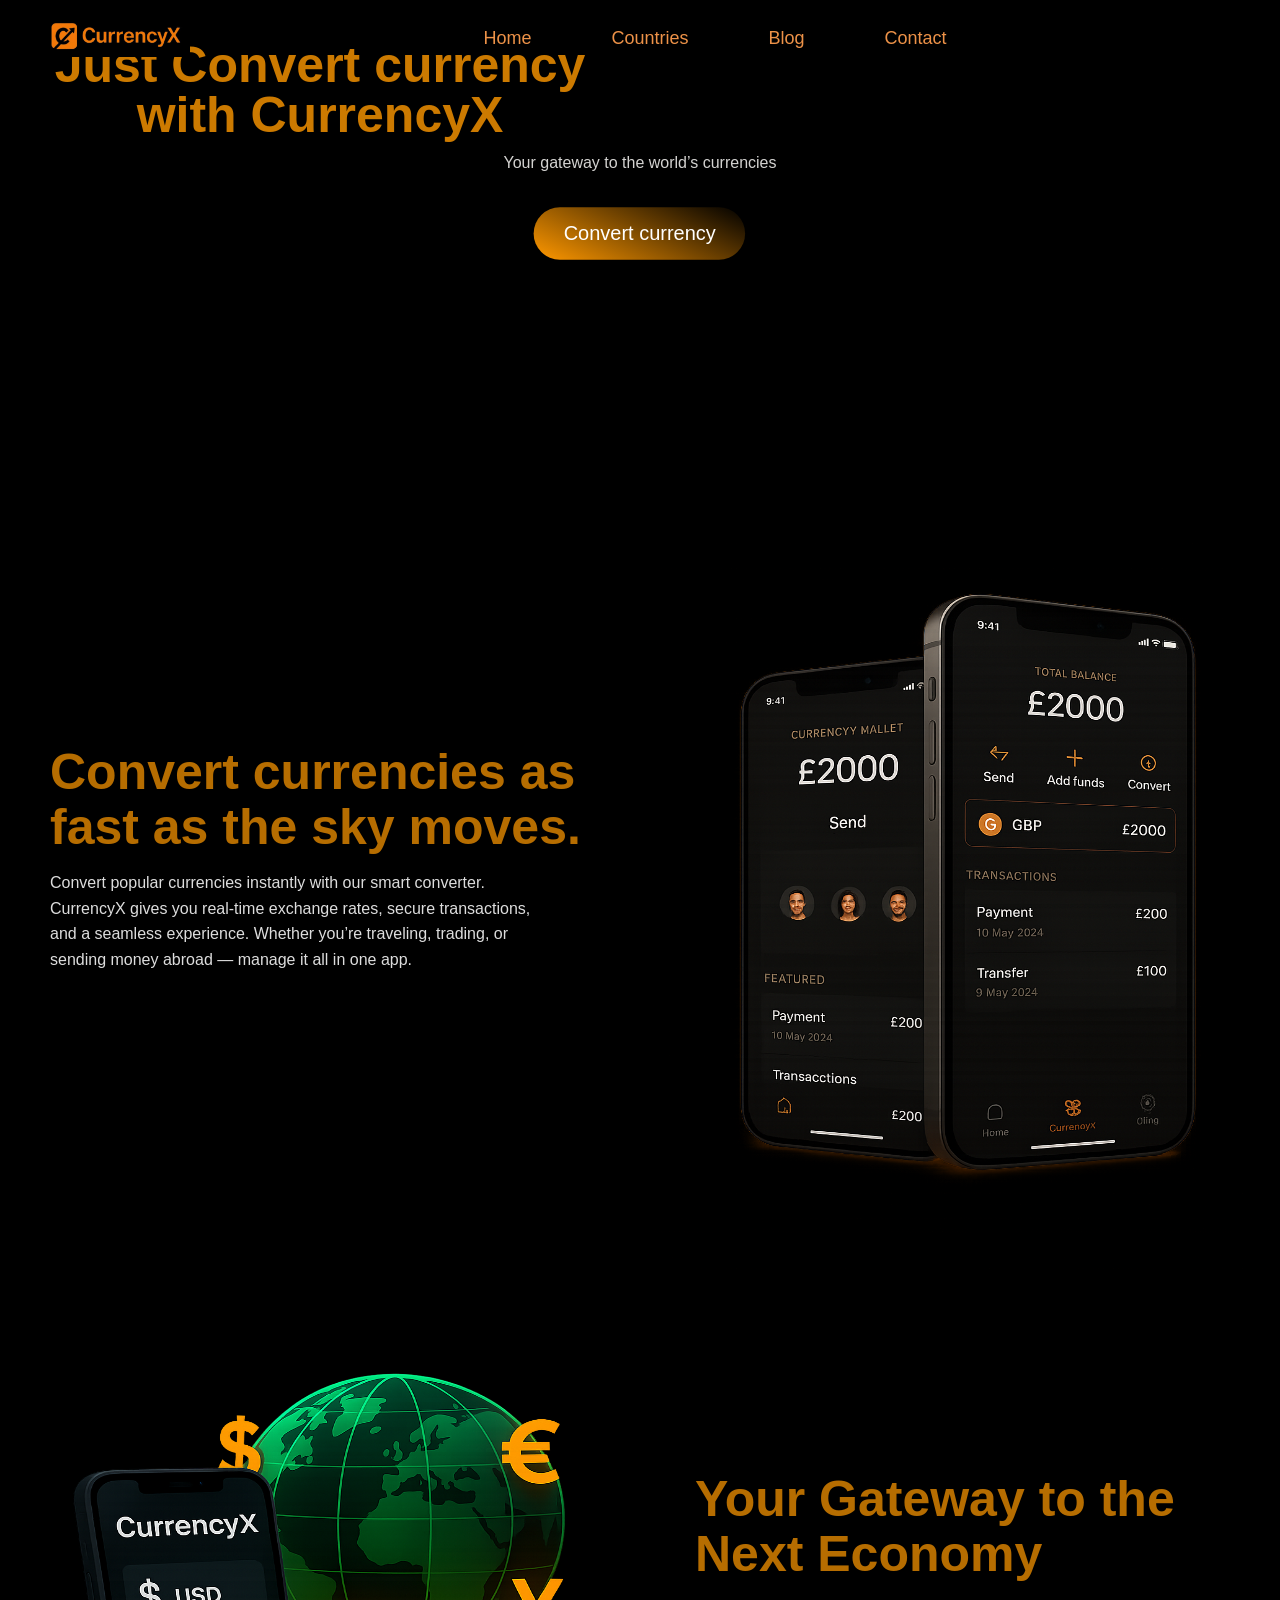
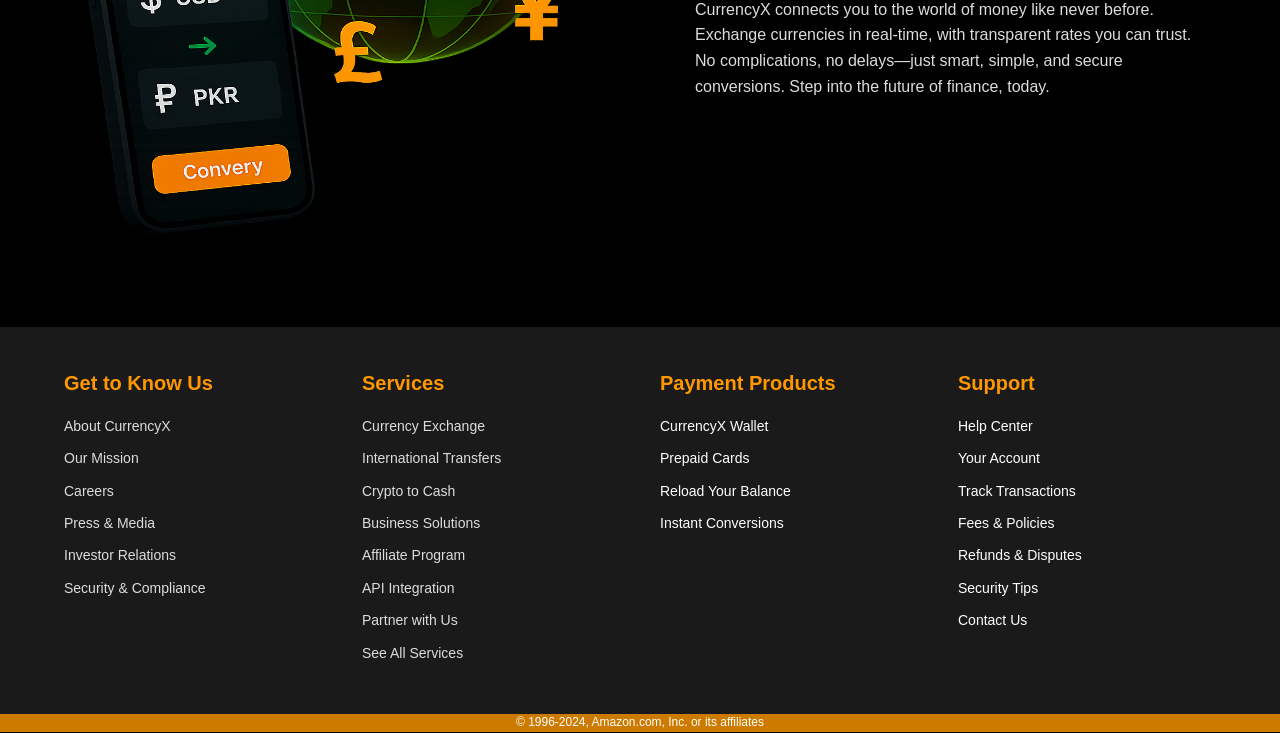
==== commit fb9a88d6: "Fixed CSS and JS paths for GitHub Pages" ====
--- a/index.html
+++ b/index.html
@@ -153,6 +153,6 @@
   </span>
    
    
-    <script src="./Components/converter.js"></script>
+    <script src="./converter.js"></script>
 </body>
 </html>
